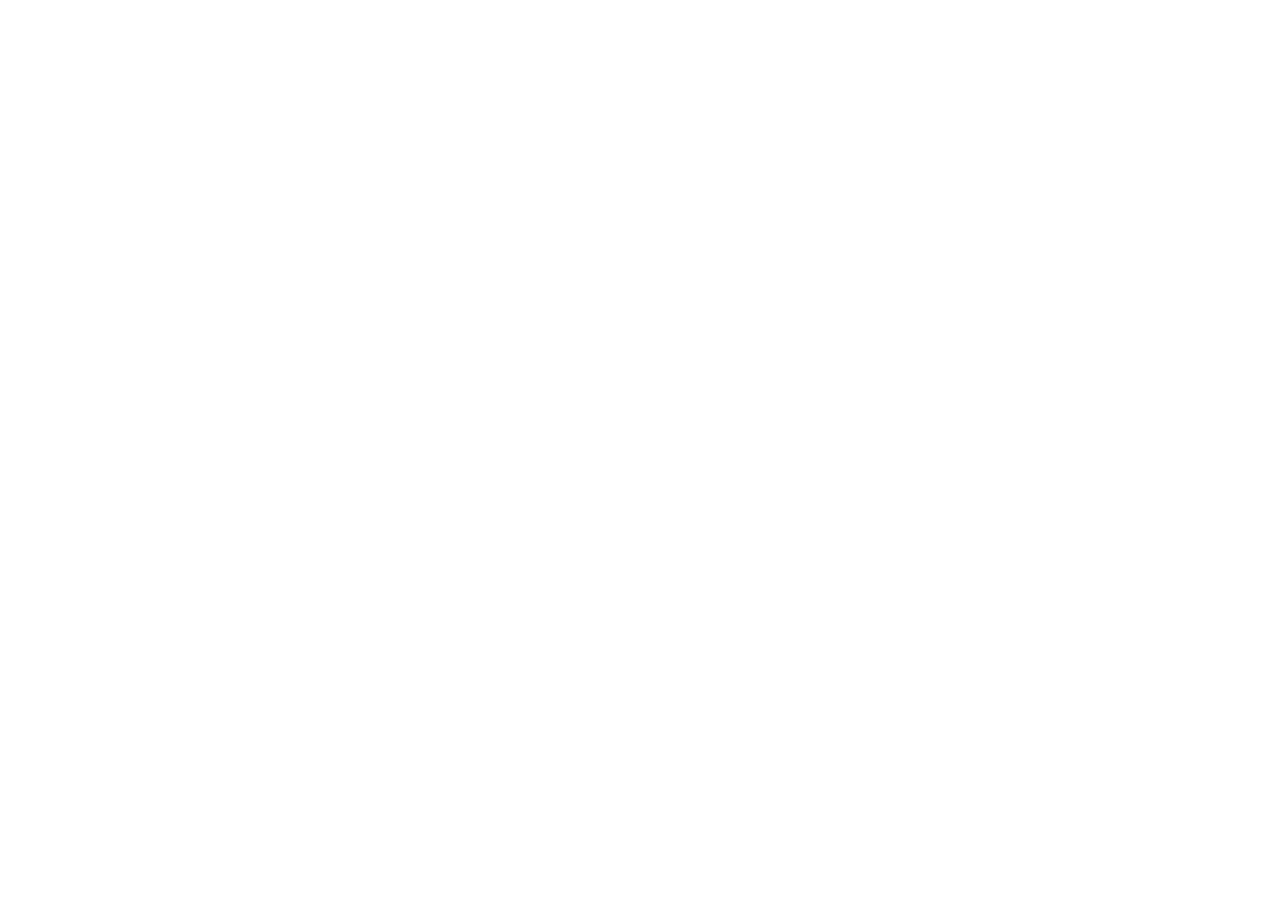
==== src/achievements.html @ 94fe5f26 "Add basic achievements page." ====
<!DOCTYPE html>
<html lang="en">
<head>
    <meta charset="UTF-8">
    <meta name="viewport" content="width=device-width, initial-scale=1.0">
    <title>ACHIEVEMENTS</title>
    <link href="../styles/style.css" rel="stylesheet">
</head>
<body>
    
</body>
</html>
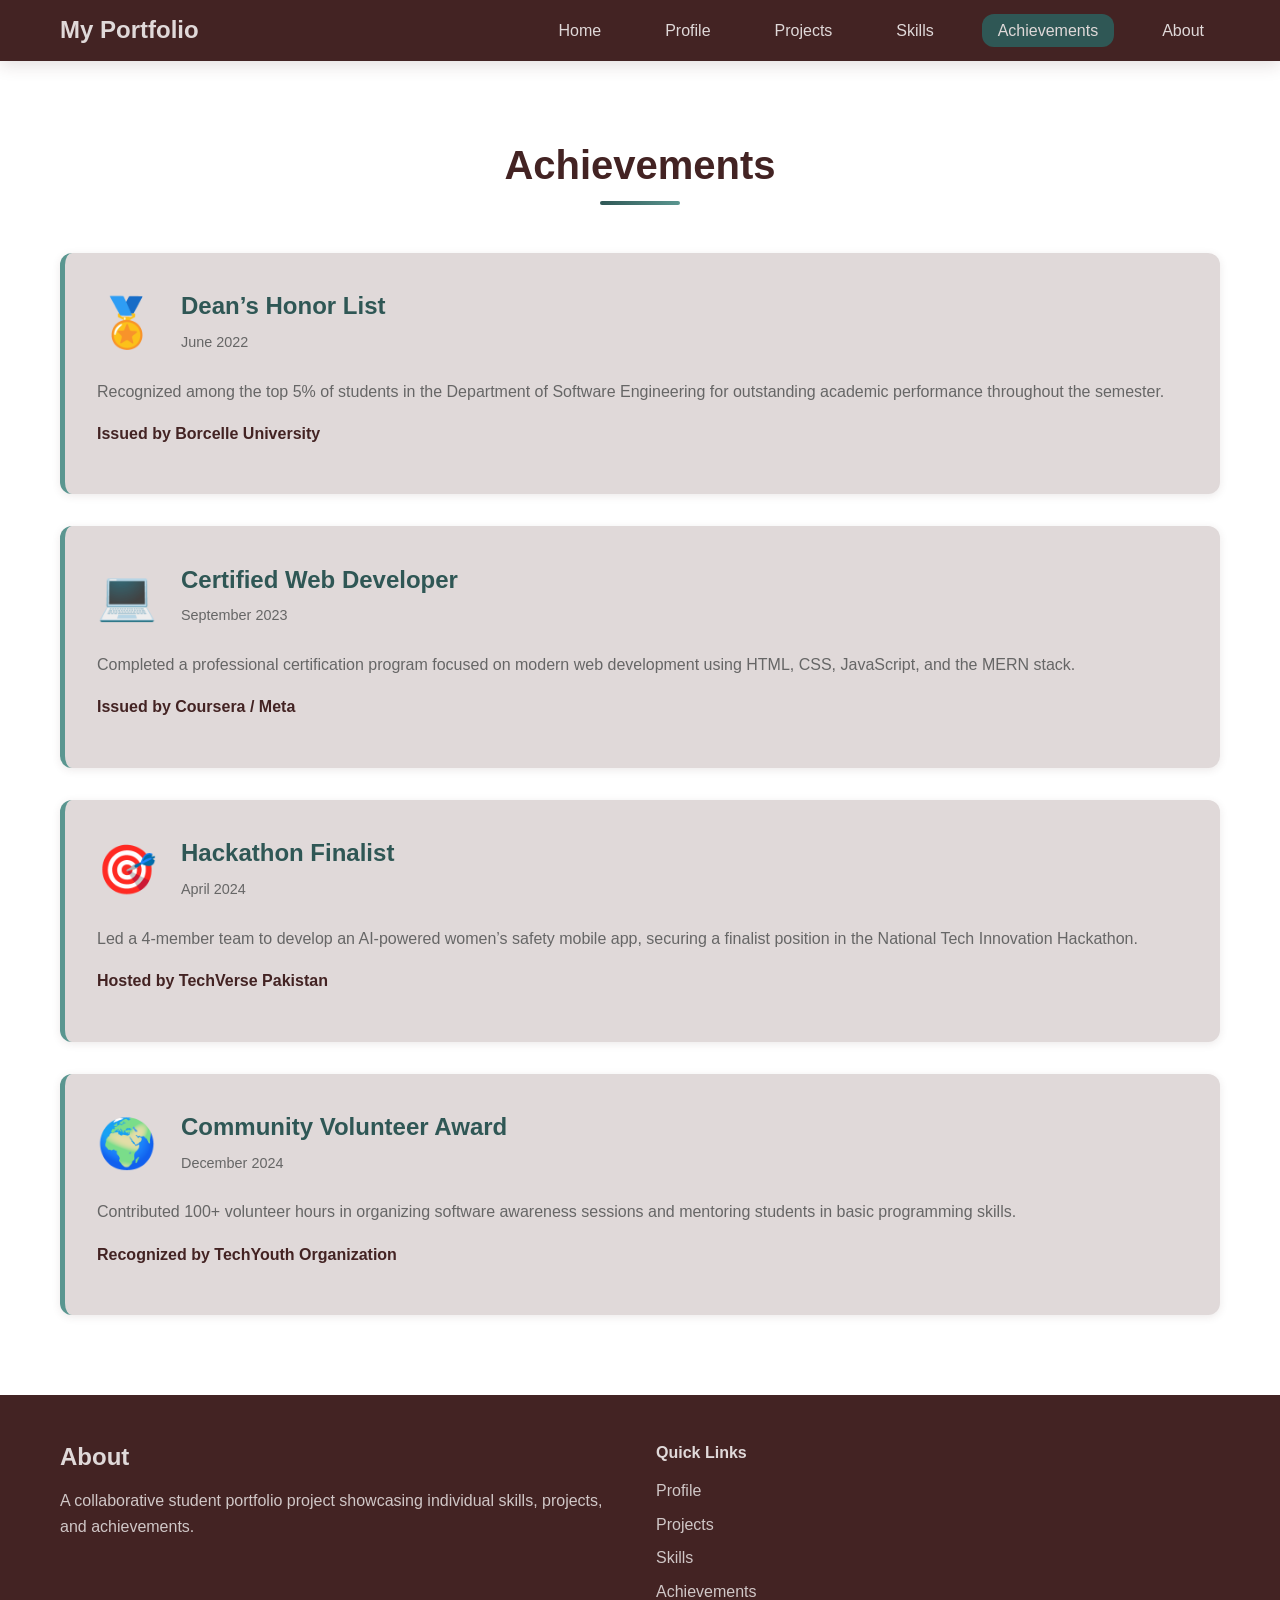
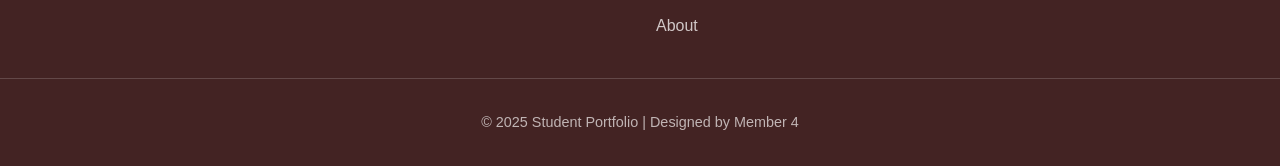
==== commit e8b09484: "Add Achievements page with responsive design" ====
--- a/src/achievements.html
+++ b/src/achievements.html
@@ -3,10 +3,134 @@
 <head>
     <meta charset="UTF-8">
     <meta name="viewport" content="width=device-width, initial-scale=1.0">
-    <title>ACHIEVEMENTS</title>
-    <link href="../styles/style.css" rel="stylesheet">
+    <title>Achievements | Student Portfolio</title>
+    <link rel="stylesheet" href="../styles/style.css">
 </head>
 <body>
-    
+
+    <!-- ================= NAVBAR ================= -->
+    <nav class="navbar">
+        <div class="nav-container">
+            <div class="logo">
+                <h1>My Portfolio</h1>
+            </div>
+            <ul class="nav-links">
+                <li><a href="index.html">Home</a></li>
+                <li><a href="profile.html">Profile</a></li>
+                <li><a href="projects.html">Projects</a></li>
+                <li><a href="skills.html">Skills</a></li>
+                <li><a href="achievements.html" class="active">Achievements</a></li>
+                <li><a href="about.html">About</a></li>
+            </ul>
+            <div class="hamburger">
+                <span></span><span></span><span></span>
+            </div>
+        </div>
+    </nav>
+
+    <!-- ================= ACHIEVEMENTS SECTION ================= -->
+    <section class="achievements-section fade-in">
+        <div class="container">
+            <h2 class="section-title">Achievements</h2>
+
+            <div class="achievements-grid">
+
+                <!-- Achievement 1 -->
+                <div class="achievement-card slide-in-left">
+                    <div class="achievement-header">
+                        <div class="achievement-icon">🏅</div>
+                        <div>
+                            <h3>Dean’s Honor List</h3>
+                            <span class="achievement-date">June 2022</span>
+                        </div>
+                    </div>
+                    <p class="achievement-description">
+                        Recognized among the top 5% of students in the Department of Software Engineering for outstanding academic performance throughout the semester.
+                    </p>
+                    <p class="achievement-issuer">Issued by Borcelle University</p>
+                </div>
+
+                <!-- Achievement 2 -->
+                <div class="achievement-card slide-in-right">
+                    <div class="achievement-header">
+                        <div class="achievement-icon">💻</div>
+                        <div>
+                            <h3>Certified Web Developer</h3>
+                            <span class="achievement-date">September 2023</span>
+                        </div>
+                    </div>
+                    <p class="achievement-description">
+                        Completed a professional certification program focused on modern web development using HTML, CSS, JavaScript, and the MERN stack.
+                    </p>
+                    <p class="achievement-issuer">Issued by Coursera / Meta</p>
+                </div>
+
+                <!-- Achievement 3 -->
+                <div class="achievement-card slide-in-left">
+                    <div class="achievement-header">
+                        <div class="achievement-icon">🎯</div>
+                        <div>
+                            <h3>Hackathon Finalist</h3>
+                            <span class="achievement-date">April 2024</span>
+                        </div>
+                    </div>
+                    <p class="achievement-description">
+                        Led a 4-member team to develop an AI-powered women’s safety mobile app, securing a finalist position in the National Tech Innovation Hackathon.
+                    </p>
+                    <p class="achievement-issuer">Hosted by TechVerse Pakistan</p>
+                </div>
+
+                <!-- Achievement 4 -->
+                <div class="achievement-card slide-in-right">
+                    <div class="achievement-header">
+                        <div class="achievement-icon">🌍</div>
+                        <div>
+                            <h3>Community Volunteer Award</h3>
+                            <span class="achievement-date">December 2024</span>
+                        </div>
+                    </div>
+                    <p class="achievement-description">
+                        Contributed 100+ volunteer hours in organizing software awareness sessions and mentoring students in basic programming skills.
+                    </p>
+                    <p class="achievement-issuer">Recognized by TechYouth Organization</p>
+                </div>
+
+            </div>
+        </div>
+    </section>
+
+    <!-- ================= FOOTER ================= -->
+    <footer class="footer">
+        <div class="container footer-content">
+            <div class="footer-section">
+                <h3>About</h3>
+                <p>A collaborative student portfolio project showcasing individual skills, projects, and achievements.</p>
+            </div>
+            <div class="footer-section">
+                <h4>Quick Links</h4>
+                <ul class="footer-links">
+                    <li><a href="profile.html">Profile</a></li>
+                    <li><a href="projects.html">Projects</a></li>
+                    <li><a href="skills.html">Skills</a></li>
+                    <li><a href="achievements.html">Achievements</a></li>
+                    <li><a href="about.html">About</a></li>
+                </ul>
+            </div>
+        </div>
+        <div class="footer-bottom">
+            <p>© 2025 Student Portfolio | Designed by Member 4</p>
+        </div>
+    </footer>
+
+    <!-- ================= SCRIPT ================= -->
+    <script>
+        const hamburger = document.querySelector('.hamburger');
+        const navLinks = document.querySelector('.nav-links');
+        hamburger.addEventListener('click', () => {
+            hamburger.classList.toggle('active');
+            navLinks.classList.toggle('active');
+        });
+    </script>
+
 </body>
-</html>+</html>
--- a/styles/style.css
+++ b/styles/style.css
@@ -0,0 +1,1216 @@
+/* ==========================================
+   GLOBAL STYLES & CSS RESET
+   ========================================== */
+
+* {
+    margin: 0;
+    padding: 0;
+    box-sizing: border-box;
+}
+
+:root {
+    --color-primary: #432323;
+    --color-secondary: #2F5755;
+    --color-accent: #5A9690;
+    --color-light: #E0D9D9;
+    --color-white: #FFFFFF;
+    --color-text: #2C2C2C;
+    --color-text-light: #666666;
+    
+    --shadow-sm: 0 2px 8px rgba(67, 35, 35, 0.1);
+    --shadow-md: 0 4px 16px rgba(67, 35, 35, 0.15);
+    --shadow-lg: 0 8px 24px rgba(67, 35, 35, 0.2);
+    
+    --transition: all 0.3s ease;
+    --border-radius: 12px;
+}
+
+body {
+    font-family: 'Segoe UI', Tahoma, Geneva, Verdana, sans-serif;
+    line-height: 1.6;
+    color: var(--color-text);
+    background-color: var(--color-light);
+    overflow-x: hidden;
+}
+
+img {
+    max-width: 100%;
+    height: auto;
+    display: block;
+}
+
+a {
+    text-decoration: none;
+    color: inherit;
+}
+
+ul {
+    list-style: none;
+}
+
+/* ==========================================
+   TYPOGRAPHY
+   ========================================== */
+
+h1, h2, h3, h4, h5, h6 {
+    font-weight: 700;
+    line-height: 1.2;
+    color: var(--color-primary);
+}
+
+h1 {
+    font-size: 2.5rem;
+}
+
+h2 {
+    font-size: 2rem;
+}
+
+h3 {
+    font-size: 1.5rem;
+}
+
+p {
+    margin-bottom: 1rem;
+    color: var(--color-text-light);
+}
+
+strong {
+    font-weight: 700;
+    color: var(--color-primary);
+}
+
+/* ==========================================
+   CONTAINER & LAYOUT
+   ========================================== */
+
+.container {
+    max-width: 1200px;
+    margin: 0 auto;
+    padding: 0 20px;
+}
+
+section {
+    padding: 80px 0;
+}
+
+/* ==========================================
+   NAVIGATION BAR
+   ========================================== */
+
+.navbar {
+    background-color: var(--color-primary);
+    padding: 1rem 0;
+    position: sticky;
+    top: 0;
+    z-index: 1000;
+    box-shadow: var(--shadow-md);
+}
+
+.nav-container {
+    max-width: 1200px;
+    margin: 0 auto;
+    padding: 0 20px;
+    display: flex;
+    justify-content: space-between;
+    align-items: center;
+}
+
+.logo h1 {
+    color: var(--color-light);
+    font-size: 1.5rem;
+    font-weight: 700;
+}
+
+.nav-links {
+    display: flex;
+    gap: 2rem;
+    align-items: center;
+}
+
+.nav-links li a {
+    color: var(--color-light);
+    font-weight: 500;
+    padding: 0.5rem 1rem;
+    border-radius: var(--border-radius);
+    transition: var(--transition);
+}
+
+.nav-links li a:hover,
+.nav-links li a.active {
+    background-color: var(--color-secondary);
+    transform: translateY(-2px);
+}
+
+.hamburger {
+    display: none;
+    flex-direction: column;
+    gap: 4px;
+    cursor: pointer;
+    padding: 5px;
+}
+
+.hamburger span {
+    width: 25px;
+    height: 3px;
+    background-color: var(--color-light);
+    border-radius: 2px;
+    transition: var(--transition);
+}
+
+/* ==========================================
+   BUTTONS
+   ========================================== */
+
+.btn {
+    display: inline-block;
+    padding: 12px 30px;
+    border-radius: var(--border-radius);
+    font-weight: 600;
+    text-align: center;
+    transition: var(--transition);
+    cursor: pointer;
+    border: 2px solid transparent;
+}
+
+.btn-primary {
+    background-color: var(--color-secondary);
+    color: var(--color-white);
+}
+
+.btn-primary:hover {
+    background-color: var(--color-accent);
+    transform: translateY(-3px);
+    box-shadow: var(--shadow-md);
+}
+
+.btn-secondary {
+    background-color: transparent;
+    color: var(--color-secondary);
+    border: 2px solid var(--color-secondary);
+}
+
+.btn-secondary:hover {
+    background-color: var(--color-secondary);
+    color: var(--color-white);
+    transform: translateY(-3px);
+}
+
+/* ==========================================
+   HERO SECTION
+   ========================================== */
+
+.hero {
+    display: grid;
+    grid-template-columns: 1fr 1fr;
+    gap: 3rem;
+    align-items: center;
+    padding: 80px 20px;
+    max-width: 1200px;
+    margin: 0 auto;
+    min-height: 500px;
+}
+
+.hero-content {
+    padding: 2rem;
+}
+
+.hero-title {
+    font-size: 3rem;
+    color: var(--color-primary);
+    margin-bottom: 1rem;
+    line-height: 1.1;
+}
+
+.hero-subtitle {
+    font-size: 1.25rem;
+    color: var(--color-text-light);
+    margin-bottom: 2rem;
+}
+
+.hero-buttons {
+    display: flex;
+    gap: 1rem;
+    flex-wrap: wrap;
+}
+
+.hero-image img {
+    border-radius: var(--border-radius);
+    box-shadow: var(--shadow-lg);
+    width: 100%;
+    object-fit: cover;
+    max-height: 400px;
+}
+
+/* ==========================================
+   SECTION TITLES
+   ========================================== */
+
+.section-title {
+    text-align: center;
+    font-size: 2.5rem;
+    color: var(--color-primary);
+    margin-bottom: 3rem;
+    position: relative;
+    padding-bottom: 1rem;
+}
+
+.section-title::after {
+    content: '';
+    position: absolute;
+    bottom: 0;
+    left: 50%;
+    transform: translateX(-50%);
+    width: 80px;
+    height: 4px;
+    background: linear-gradient(to right, var(--color-secondary), var(--color-accent));
+    border-radius: 2px;
+}
+
+.subsection-title {
+    font-size: 1.75rem;
+    color: var(--color-secondary);
+    margin-bottom: 2rem;
+    text-align: center;
+}
+
+/* ==========================================
+   ABOUT TEAM SECTION
+   ========================================== */
+
+.about-team {
+    background-color: var(--color-white);
+}
+
+.team-intro {
+    max-width: 900px;
+    margin: 0 auto 3rem;
+    text-align: center;
+}
+
+.team-description {
+    font-size: 1.1rem;
+    line-height: 1.8;
+    margin-bottom: 1.5rem;
+}
+
+.team-stats {
+    display: grid;
+    grid-template-columns: repeat(auto-fit, minmax(200px, 1fr));
+    gap: 2rem;
+    margin-bottom: 4rem;
+}
+
+.stat-card {
+    background: linear-gradient(135deg, var(--color-secondary), var(--color-accent));
+    padding: 2rem;
+    border-radius: var(--border-radius);
+    text-align: center;
+    color: var(--color-white);
+    box-shadow: var(--shadow-md);
+    transition: var(--transition);
+}
+
+.stat-card:hover {
+    transform: translateY(-8px);
+    box-shadow: var(--shadow-lg);
+}
+
+.stat-number {
+    font-size: 3rem;
+    font-weight: 800;
+    margin-bottom: 0.5rem;
+    color: var(--color-white);
+}
+
+.stat-label {
+    font-size: 1rem;
+    font-weight: 500;
+    text-transform: uppercase;
+    letter-spacing: 1px;
+    color: var(--color-light);
+}
+
+.team-values {
+    margin-top: 4rem;
+}
+
+.values-grid {
+    display: grid;
+    grid-template-columns: repeat(auto-fit, minmax(250px, 1fr));
+    gap: 2rem;
+}
+
+.value-card {
+    background-color: var(--color-light);
+    padding: 2rem;
+    border-radius: var(--border-radius);
+    text-align: center;
+    transition: var(--transition);
+    border: 2px solid transparent;
+}
+
+.value-card:hover {
+    border-color: var(--color-accent);
+    transform: translateY(-5px);
+    box-shadow: var(--shadow-md);
+}
+
+.value-icon {
+    font-size: 3rem;
+    margin-bottom: 1rem;
+}
+
+.value-card h4 {
+    color: var(--color-secondary);
+    margin-bottom: 0.75rem;
+}
+
+.value-card p {
+    font-size: 0.95rem;
+    line-height: 1.6;
+}
+
+/* Simple Responsive Design */
+@media (max-width: 768px) {
+  .nav-links {
+    position: fixed;
+    left: -100%;
+    top: 70px;
+    flex-direction: column;
+    background: var(--color-primary);
+    width: 100%;
+    text-align: center;
+    transition: var(--transition);
+    padding: 1.5rem 0;
+  }
+
+  .nav-links.active { left: 0; }
+
+  .projects-grid,
+  .team-stats,
+  .values-grid,
+  .profile-container {
+    grid-template-columns: 1fr;
+    gap: 1.5rem;
+  }
+
+  .section-title { font-size: 1.75rem; }
+  .project-card { padding: 1.5rem; }
+  .footer-content { grid-template-columns: 1fr; text-align: center; }
+}
+
+/* ==========================================
+   QUICK NAVIGATION CARDS
+   ========================================== */
+
+.quick-nav {
+    background-color: var(--color-light);
+}
+
+.nav-cards {
+    display: grid;
+    grid-template-columns: repeat(auto-fit, minmax(280px, 1fr));
+    gap: 2rem;
+}
+
+.nav-card {
+    background-color: var(--color-white);
+    border-radius: var(--border-radius);
+    overflow: hidden;
+    box-shadow: var(--shadow-sm);
+    transition: var(--transition);
+    cursor: pointer;
+}
+
+.nav-card:hover {
+    transform: translateY(-10px);
+    box-shadow: var(--shadow-lg);
+}
+
+.nav-card img {
+    width: 100%;
+    height: 200px;
+    object-fit: cover;
+}
+
+.nav-card-content {
+    padding: 1.5rem;
+}
+
+.nav-card-content h3 {
+    color: var(--color-secondary);
+    margin-bottom: 0.75rem;
+    font-size: 1.5rem;
+}
+
+.nav-card-content p {
+    font-size: 0.95rem;
+    color: var(--color-text-light);
+}
+
+/* ==========================================
+   PROFILE PAGE STYLES
+   ========================================== */
+
+.profile-section {
+    background-color: var(--color-white);
+}
+
+.profile-container {
+    display: grid;
+    grid-template-columns: 1fr 2fr;
+    gap: 3rem;
+    align-items: start;
+}
+
+.profile-image-wrapper {
+    text-align: center;
+}
+
+.profile-image {
+    width: 100%;
+    max-width: 350px;
+    border-radius: var(--border-radius);
+    box-shadow: var(--shadow-lg);
+    margin-bottom: 1.5rem;
+}
+
+.profile-details h3 {
+    color: var(--color-secondary);
+    margin-bottom: 1rem;
+    font-size: 1.75rem;
+}
+
+.profile-details p {
+    margin-bottom: 1rem;
+    line-height: 1.8;
+}
+
+.info-card {
+    background-color: var(--color-light);
+    padding: 1.5rem;
+    border-radius: var(--border-radius);
+    margin-bottom: 1.5rem;
+}
+
+.info-card h4 {
+    color: var(--color-primary);
+    margin-bottom: 1rem;
+}
+
+.info-list {
+    list-style: none;
+}
+
+.info-list li {
+    padding: 0.5rem 0;
+    border-bottom: 1px solid rgba(67, 35, 35, 0.1);
+}
+
+.info-list li:last-child {
+    border-bottom: none;
+}
+
+/* ==========================================
+   PROJECTS PAGE STYLES
+   ========================================== */
+
+.projects-section {
+    background-color: var(--color-white);
+}
+
+.projects-grid {
+    display: grid;
+    grid-template-columns: repeat(auto-fit, minmax(320px, 1fr));
+    gap: 2rem;
+}
+
+.project-card {
+    background-color: var(--color-light);
+    border-radius: var(--border-radius);
+    padding: 2rem;
+    box-shadow: var(--shadow-sm);
+    transition: var(--transition);
+    border: 2px solid transparent;
+}
+
+.project-card:hover {
+    border-color: var(--color-accent);
+    transform: translateY(-5px);
+    box-shadow: var(--shadow-md);
+}
+
+.project-header {
+    display: flex;
+    align-items: center;
+    gap: 1rem;
+    margin-bottom: 1.5rem;
+}
+
+.project-icon {
+    font-size: 2.5rem;
+}
+
+.project-card h3 {
+    color: var(--color-secondary);
+    margin-bottom: 1rem;
+}
+
+.project-description {
+    margin-bottom: 1.5rem;
+    line-height: 1.7;
+}
+
+.tech-stack {
+    display: flex;
+    flex-wrap: wrap;
+    gap: 0.5rem;
+    margin-bottom: 1.5rem;
+}
+
+.tech-tag {
+    background-color: var(--color-secondary);
+    color: var(--color-white);
+    padding: 0.4rem 1rem;
+    border-radius: 20px;
+    font-size: 0.85rem;
+    font-weight: 500;
+}
+
+.project-link {
+    color: var(--color-accent);
+    font-weight: 600;
+    transition: var(--transition);
+}
+
+.project-link:hover {
+    color: var(--color-secondary);
+    text-decoration: underline;
+}
+
+/* ==========================================
+   SIMPLE RESPONSIVE DESIGN FOR PROJECTS PAGE
+   ========================================== */
+@media (max-width: 768px) {
+  .projects-grid {
+    grid-template-columns: 1fr;
+    gap: 1.5rem;
+    padding: 0 1rem;
+  }
+
+  .project-card {
+    padding: 1.5rem;
+  }
+
+  .section-title {
+    font-size: 1.75rem;
+    text-align: center;
+  }
+
+  .project-description {
+    font-size: 0.95rem;
+  }
+}
+
+
+/* ==========================================
+   SKILLS PAGE STYLES
+   ========================================== */
+
+.skills-section {
+    background-color: var(--color-white);
+}
+
+.skills-categories {
+    display: grid;
+    gap: 3rem;
+}
+
+.skill-category {
+    background-color: var(--color-light);
+    padding: 2rem;
+    border-radius: var(--border-radius);
+    box-shadow: var(--shadow-sm);
+}
+
+.skill-category h3 {
+    color: var(--color-secondary);
+    margin-bottom: 1.5rem;
+    font-size: 1.75rem;
+}
+
+.skills-table {
+    width: 100%;
+    border-collapse: collapse;
+}
+
+.skills-table th,
+.skills-table td {
+    padding: 1rem;
+    text-align: left;
+    border-bottom: 2px solid rgba(67, 35, 35, 0.1);
+}
+
+.skills-table th {
+    background-color: var(--color-secondary);
+    color: var(--color-white);
+    font-weight: 600;
+    text-transform: uppercase;
+    letter-spacing: 0.5px;
+}
+
+.skills-table tr:hover {
+    background-color: rgba(90, 150, 144, 0.1);
+}
+
+.skill-bar-container {
+    background-color: rgba(67, 35, 35, 0.1);
+    border-radius: 20px;
+    height: 20px;
+    overflow: hidden;
+}
+
+.skill-bar {
+    background: linear-gradient(to right, var(--color-secondary), var(--color-accent));
+    height: 100%;
+    border-radius: 20px;
+    transition: width 1s ease;
+    display: flex;
+    align-items: center;
+    justify-content: flex-end;
+    padding-right: 10px;
+    color: var(--color-white);
+    font-size: 0.75rem;
+    font-weight: 600;
+}
+
+.skills-list {
+    display: grid;
+    grid-template-columns: repeat(auto-fit, minmax(250px, 1fr));
+    gap: 1rem;
+}
+
+.skill-item {
+    background-color: var(--color-white);
+    padding: 1rem;
+    border-radius: var(--border-radius);
+    display: flex;
+    justify-content: space-between;
+    align-items: center;
+    transition: var(--transition);
+}
+
+.skill-item:hover {
+    transform: translateX(10px);
+    box-shadow: var(--shadow-sm);
+}
+
+.skill-name {
+    font-weight: 600;
+    color: var(--color-primary);
+}
+
+.skill-level {
+    background-color: var(--color-accent);
+    color: var(--color-white);
+    padding: 0.3rem 0.8rem;
+    border-radius: 15px;
+    font-size: 0.85rem;
+    font-weight: 500;
+}
+
+/* ==========================================
+   ACHIEVEMENTS PAGE STYLES
+   ========================================== */
+
+.achievements-section {
+    background-color: var(--color-white);
+}
+
+.achievements-grid {
+    display: grid;
+    gap: 2rem;
+}
+
+.achievement-card {
+    background-color: var(--color-light);
+    padding: 2rem;
+    border-radius: var(--border-radius);
+    border-left: 5px solid var(--color-accent);
+    box-shadow: var(--shadow-sm);
+    transition: var(--transition);
+}
+
+.achievement-card:hover {
+    transform: translateX(10px);
+    box-shadow: var(--shadow-md);
+    border-left-color: var(--color-secondary);
+}
+
+.achievement-header {
+    display: flex;
+    align-items: center;
+    gap: 1.5rem;
+    margin-bottom: 1rem;
+}
+
+.achievement-icon {
+    font-size: 3rem;
+    flex-shrink: 0;
+}
+
+.achievement-card h3 {
+    color: var(--color-secondary);
+    margin-bottom: 0.5rem;
+}
+
+.achievement-date {
+    color: var(--color-text-light);
+    font-size: 0.9rem;
+    font-weight: 500;
+}
+
+.achievement-description {
+    margin-top: 1rem;
+    line-height: 1.7;
+}
+
+.achievement-issuer {
+    margin-top: 1rem;
+    font-weight: 600;
+    color: var(--color-primary);
+}
+
+/* ==========================================
+   FOOTER
+   ========================================== */
+
+.footer {
+    background-color: var(--color-primary);
+    color: var(--color-light);
+    padding: 3rem 0 1rem;
+}
+
+.footer-content {
+    display: grid;
+    grid-template-columns: repeat(auto-fit, minmax(250px, 1fr));
+    gap: 2rem;
+    margin-bottom: 2rem;
+}
+
+.footer-section h3,
+.footer-section h4 {
+    color: var(--color-light);
+    margin-bottom: 1rem;
+}
+
+.footer-section p {
+    color: var(--color-light);
+    opacity: 0.9;
+    line-height: 1.6;
+}
+
+.footer-links li {
+    margin-bottom: 0.5rem;
+}
+
+.footer-links a {
+    color: var(--color-light);
+    opacity: 0.9;
+    transition: var(--transition);
+}
+
+.footer-links a:hover {
+    opacity: 1;
+    color: var(--color-accent);
+    padding-left: 5px;
+}
+
+.footer-bottom {
+    text-align: center;
+    padding-top: 2rem;
+    border-top: 1px solid rgba(224, 217, 217, 0.2);
+}
+
+.footer-bottom p {
+    color: var(--color-light);
+    opacity: 0.8;
+    font-size: 0.9rem;
+}
+
+/* ==========================================
+   RESPONSIVE DESIGN - MEDIA QUERIES
+   ========================================== */
+
+/* Tablet */
+@media (max-width: 968px) {
+    .hero {
+        grid-template-columns: 1fr;
+        padding: 60px 20px;
+    }
+    
+    .hero-image {
+        order: -1;
+    }
+    
+    .hero-title {
+        font-size: 2.5rem;
+    }
+    
+    .profile-container {
+        grid-template-columns: 1fr;
+    }
+    
+    .profile-image-wrapper {
+        margin-bottom: 2rem;
+    }
+    
+    .team-stats {
+        grid-template-columns: repeat(2, 1fr);
+    }
+    
+    .values-grid {
+        grid-template-columns: repeat(2, 1fr);
+    }
+    
+    section {
+        padding: 60px 0;
+    }
+    
+    .section-title {
+        font-size: 2rem;
+    }
+}
+
+/* Mobile */
+@media (max-width: 768px) {
+    .hamburger {
+        display: flex;
+    }
+    
+    .nav-links {
+        position: fixed;
+        left: -100%;
+        top: 70px;
+        flex-direction: column;
+        background-color: var(--color-primary);
+        width: 100%;
+        text-align: center;
+        transition: var(--transition);
+        box-shadow: var(--shadow-lg);
+        padding: 2rem 0;
+        gap: 0;
+    }
+    
+    .nav-links.active {
+        left: 0;
+    }
+    
+    .nav-links li {
+        width: 100%;
+        padding: 0.5rem 0;
+    }
+    
+    .nav-links li a {
+        display: block;
+        width: 100%;
+        padding: 1rem;
+    }
+    
+    .hamburger.active span:nth-child(1) {
+        transform: rotate(45deg) translate(5px, 5px);
+    }
+    
+    .hamburger.active span:nth-child(2) {
+        opacity: 0;
+    }
+    
+    .hamburger.active span:nth-child(3) {
+        transform: rotate(-45deg) translate(7px, -6px);
+    }
+    
+    .hero-title {
+        font-size: 2rem;
+    }
+    
+    .hero-subtitle {
+        font-size: 1rem;
+    }
+    
+    .hero-buttons {
+        flex-direction: column;
+    }
+    
+    .hero-buttons .btn {
+        width: 100%;
+    }
+    
+    .team-stats {
+        grid-template-columns: 1fr;
+    }
+    
+    .values-grid {
+        grid-template-columns: 1fr;
+    }
+    
+    .nav-cards {
+        grid-template-columns: 1fr;
+    }
+    
+    .projects-grid {
+        grid-template-columns: 1fr;
+    }
+    
+    .skills-list {
+        grid-template-columns: 1fr;
+    }
+    
+    .footer-content {
+        grid-template-columns: 1fr;
+        text-align: center;
+    }
+    
+    h1 {
+        font-size: 2rem;
+    }
+    
+    h2 {
+        font-size: 1.75rem;
+    }
+    
+    .section-title {
+        font-size: 1.75rem;
+    }
+    
+    .subsection-title {
+        font-size: 1.5rem;
+    }
+    
+    section {
+        padding: 40px 0;
+    }
+    
+    .skills-table {
+        font-size: 0.9rem;
+    }
+    
+    .skills-table th,
+    .skills-table td {
+        padding: 0.75rem 0.5rem;
+    }
+}
+
+/* Small Mobile */
+@media (max-width: 480px) {
+    .hero-title {
+        font-size: 1.75rem;
+    }
+    
+    .stat-number {
+        font-size: 2.5rem;
+    }
+    
+    .value-icon {
+        font-size: 2.5rem;
+    }
+    
+    .project-icon {
+        font-size: 2rem;
+    }
+    
+    .achievement-icon {
+        font-size: 2.5rem;
+    }
+    
+    .achievement-header {
+        flex-direction: column;
+        text-align: center;
+    }
+    
+    .btn {
+        padding: 10px 20px;
+        font-size: 0.9rem;
+    }
+    
+    .container {
+        padding: 0 15px;
+    }
+    
+    .nav-container {
+        padding: 0 15px;
+    }
+}
+
+/* ==========================================
+   PRINT STYLES
+   ========================================== */
+
+@media print {
+    .navbar,
+    .footer,
+    .hamburger,
+    .hero-buttons {
+        display: none;
+    }
+    
+    body {
+        background-color: white;
+    }
+    
+    .hero,
+    section {
+        page-break-inside: avoid;
+    }
+}
+
+/* ==========================================
+   UTILITY CLASSES
+   ========================================== */
+
+.text-center {
+    text-align: center;
+}
+
+.text-primary {
+    color: var(--color-primary);
+}
+
+.text-secondary {
+    color: var(--color-secondary);
+}
+
+.text-accent {
+    color: var(--color-accent);
+}
+
+.bg-primary {
+    background-color: var(--color-primary);
+}
+
+.bg-secondary {
+    background-color: var(--color-secondary);
+}
+
+.bg-light {
+    background-color: var(--color-light);
+}
+
+.bg-white {
+    background-color: var(--color-white);
+}
+
+.mt-1 { margin-top: 0.5rem; }
+.mt-2 { margin-top: 1rem; }
+.mt-3 { margin-top: 1.5rem; }
+.mt-4 { margin-top: 2rem; }
+
+.mb-1 { margin-bottom: 0.5rem; }
+.mb-2 { margin-bottom: 1rem; }
+.mb-3 { margin-bottom: 1.5rem; }
+.mb-4 { margin-bottom: 2rem; }
+
+.p-1 { padding: 0.5rem; }
+.p-2 { padding: 1rem; }
+.p-3 { padding: 1.5rem; }
+.p-4 { padding: 2rem; }
+
+/* ==========================================
+   ANIMATIONS
+   ========================================== */
+
+@keyframes fadeIn {
+    from {
+        opacity: 0;
+        transform: translateY(20px);
+    }
+    to {
+        opacity: 1;
+        transform: translateY(0);
+    }
+}
+
+.fade-in {
+    animation: fadeIn 0.6s ease-out;
+}
+
+@keyframes slideInLeft {
+    from {
+        opacity: 0;
+        transform: translateX(-30px);
+    }
+    to {
+        opacity: 1;
+        transform: translateX(0);
+    }
+}
+
+.slide-in-left {
+    animation: slideInLeft 0.6s ease-out;
+}
+
+@keyframes slideInRight {
+    from {
+        opacity: 0;
+        transform: translateX(30px);
+    }
+    to {
+        opacity: 1;
+        transform: translateX(0);
+    }
+}
+
+.slide-in-right {
+    animation: slideInRight 0.6s ease-out;
+}
+
+/* ==========================================
+   ACCESSIBILITY
+   ========================================== */
+
+.sr-only {
+    position: absolute;
+    width: 1px;
+    height: 1px;
+    padding: 0;
+    margin: -1px;
+    overflow: hidden;
+    clip: rect(0, 0, 0, 0);
+    white-space: nowrap;
+    border-width: 0;
+}
+
+/* Focus styles for keyboard navigation */
+a:focus,
+button:focus,
+input:focus,
+textarea:focus {
+    outline: 3px solid var(--color-accent);
+    outline-offset: 2px;
+}
+
+/* Smooth scrolling */
+html {
+    scroll-behavior: smooth;
+}
+
+/* ==========================================
+   CUSTOM SCROLLBAR
+   ========================================== */
+
+::-webkit-scrollbar {
+    width: 10px;
+}
+
+::-webkit-scrollbar-track {
+    background: var(--color-light);
+}
+
+::-webkit-scrollbar-thumb {
+    background: var(--color-secondary);
+    border-radius: 5px;
+}
+
+::-webkit-scrollbar-thumb:hover {
+    background: var(--color-accent);
+}
